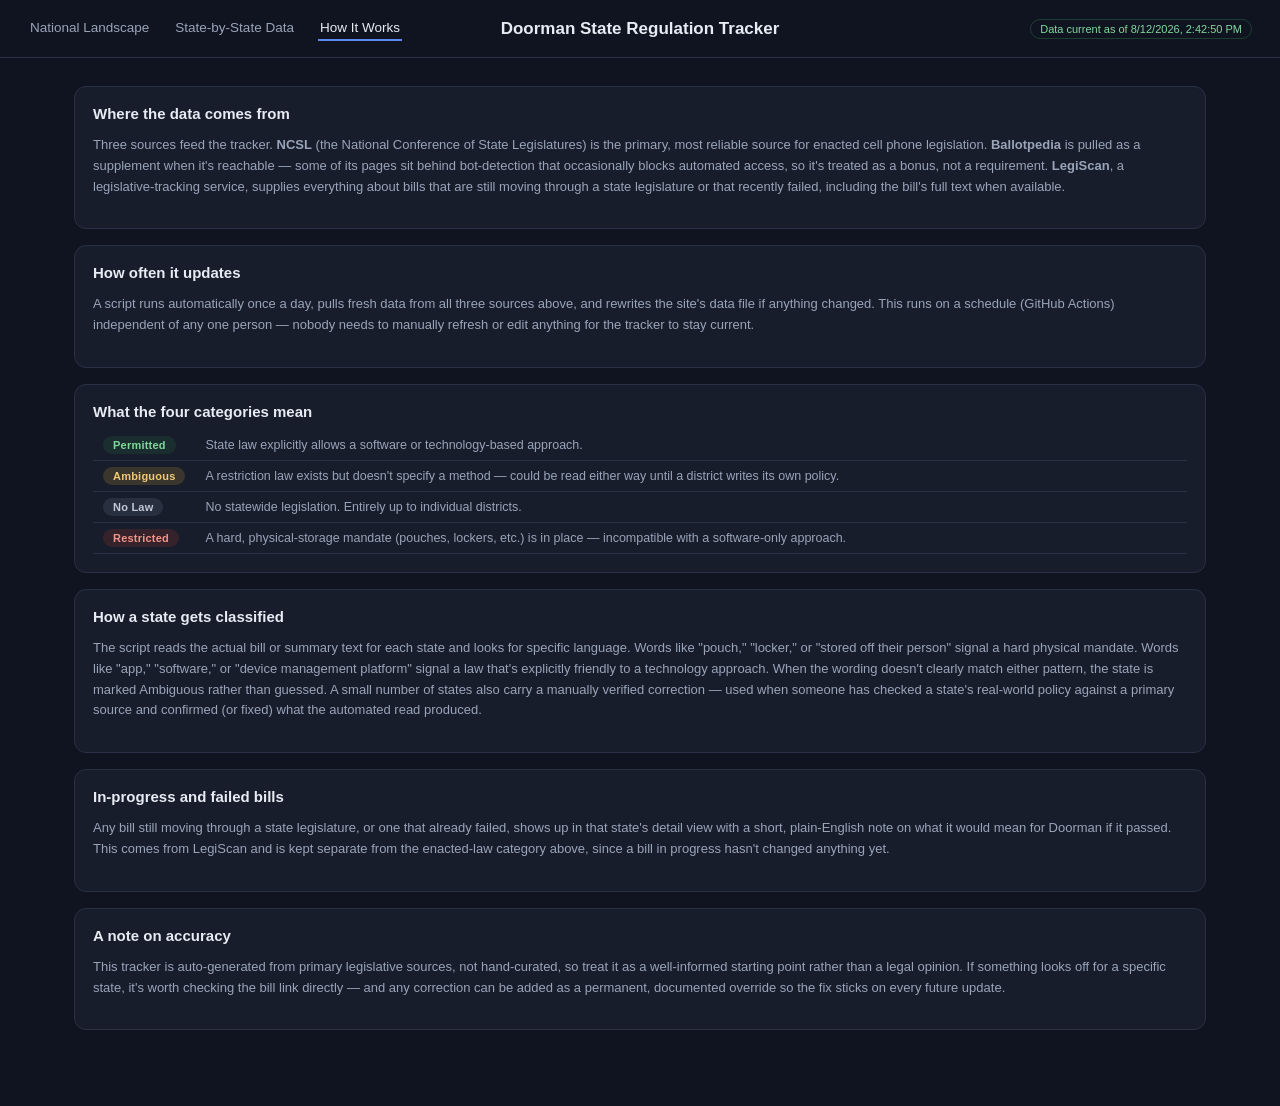
==== how-it-works.html @ 65d042f6 "Add files via upload" ====
<!DOCTYPE html>
<html lang="en">
<head>
<meta charset="UTF-8">
<meta name="viewport" content="width=device-width, initial-scale=1.0">
<title>How It Works — Doorman State Regulation Tracker</title>
<link rel="stylesheet" href="style.css">
</head>
<body>

<header>
  <div class="header-side">
    <div class="navlinks">
      <a href="index.html">National Landscape</a>
      <a href="states.html">State-by-State Data</a>
      <a href="how-it-works.html" class="active">How It Works</a>
    </div>
  </div>
  <div class="brand">Doorman State Regulation Tracker</div>
  <div class="header-side right">
    <span class="badge" id="lastUpdated">Loading...</span>
  </div>
</header>

<main>
  <section class="panel">
    <h2>Where the data comes from</h2>
    <p class="placeholder">
      Three sources feed the tracker. <strong>NCSL</strong> (the National Conference of State
      Legislatures) is the primary, most reliable source for enacted cell phone legislation.
      <strong>Ballotpedia</strong> is pulled as a supplement when it's reachable — some of its
      pages sit behind bot-detection that occasionally blocks automated access, so it's treated
      as a bonus, not a requirement. <strong>LegiScan</strong>, a legislative-tracking service,
      supplies everything about bills that are still moving through a state legislature or that
      recently failed, including the bill's full text when available.
    </p>
  </section>

  <section class="panel">
    <h2>How often it updates</h2>
    <p class="placeholder">
      A script runs automatically once a day, pulls fresh data from all three sources above, and
      rewrites the site's data file if anything changed. This runs on a schedule (GitHub Actions)
      independent of any one person — nobody needs to manually refresh or edit anything for the
      tracker to stay current.
    </p>
  </section>

  <section class="panel">
    <h2>What the four categories mean</h2>
    <table class="criteria-table">
      <tbody>
        <tr><td><span class="pill permitted">Permitted</span></td><td>State law explicitly allows a software or technology-based approach.</td></tr>
        <tr><td><span class="pill ambiguous">Ambiguous</span></td><td>A restriction law exists but doesn't specify a method — could be read either way until a district writes its own policy.</td></tr>
        <tr><td><span class="pill no-law">No Law</span></td><td>No statewide legislation. Entirely up to individual districts.</td></tr>
        <tr><td><span class="pill restricted">Restricted</span></td><td>A hard, physical-storage mandate (pouches, lockers, etc.) is in place — incompatible with a software-only approach.</td></tr>
      </tbody>
    </table>
  </section>

  <section class="panel">
    <h2>How a state gets classified</h2>
    <p class="placeholder">
      The script reads the actual bill or summary text for each state and looks for specific
      language. Words like "pouch," "locker," or "stored off their person" signal a hard physical
      mandate. Words like "app," "software," or "device management platform" signal a law that's
      explicitly friendly to a technology approach. When the wording doesn't clearly match either
      pattern, the state is marked Ambiguous rather than guessed. A small number of states also
      carry a manually verified correction — used when someone has checked a state's real-world
      policy against a primary source and confirmed (or fixed) what the automated read produced.
    </p>
  </section>

  <section class="panel">
    <h2>In-progress and failed bills</h2>
    <p class="placeholder">
      Any bill still moving through a state legislature, or one that already failed, shows up in
      that state's detail view with a short, plain-English note on what it would mean for Doorman
      if it passed. This comes from LegiScan and is kept separate from the enacted-law category
      above, since a bill in progress hasn't changed anything yet.
    </p>
  </section>

  <section class="panel">
    <h2>A note on accuracy</h2>
    <p class="placeholder">
      This tracker is auto-generated from primary legislative sources, not hand-curated, so treat
      it as a well-informed starting point rather than a legal opinion. If something looks off for
      a specific state, it's worth checking the bill link directly — and any correction can be
      added as a permanent, documented override so the fix sticks on every future update.
    </p>
  </section>
</main>

<script src="shared.js"></script>
<script>
(async function init() {
  await initData();
})();
</script>
</body>
</html>
---- style.css ----
:root{
  --permitted:#2e7d46; --ambiguous:#d9a441; --nolaw:#5b6478; --restricted:#c0392b;
  --bg:#0f1420; --panel:#171d2b; --panel2:#1e2536; --border:#2a3145;
  --text:#e7ebf3; --muted:#9aa4b8; --accent:#5b8def;
}
*{box-sizing:border-box}
body{margin:0;font-family:-apple-system,BlinkMacSystemFont,"Segoe UI",Roboto,Arial,sans-serif;background:var(--bg);color:var(--text)}

header{padding:16px 28px;border-bottom:1px solid var(--border);display:grid;grid-template-columns:1fr auto 1fr;align-items:center;gap:12px}
.header-side{display:flex;align-items:center}
.header-side.right{justify-content:flex-end}
.brand{font-size:17px;font-weight:650;text-align:center;white-space:nowrap}
.navlinks{display:flex;gap:22px}
.navlinks a{color:var(--muted);text-decoration:none;font-size:13.5px;padding:4px 2px;border-bottom:2px solid transparent}
.navlinks a.active{color:var(--text);border-color:var(--accent)}
.navlinks a:hover{color:var(--text)}
.badge{font-size:11px;padding:3px 9px;border-radius:20px;border:1px solid var(--border);color:var(--muted)}
.badge.live{color:#7fd99a;border-color:rgba(46,125,70,.4)}
@media (max-width:760px){
  header{grid-template-columns:1fr;text-align:center}
  .header-side.right{justify-content:center}
}

main{max-width:1180px;margin:0 auto;padding:28px 24px 60px}

/* page-grid pairs the main column against the sidebar. align-items:center
   vertically centers the (shorter) sidebar alongside the (taller) map
   instead of pinning it awkwardly to the top of the row. */
.page-grid{display:grid;grid-template-columns:1fr 260px;gap:28px;align-items:center}
@media (max-width:900px){.page-grid{grid-template-columns:1fr}}
.main-col{min-width:0}
.map-section{display:flex;flex-direction:column;align-items:center;text-align:center;margin-bottom:8px}
.controls{display:flex;gap:10px;flex-wrap:wrap;margin-bottom:14px;align-items:center;justify-content:center}
.search-wrap{position:relative;width:260px}
.snapshot-sidebar{background:var(--panel);border:1px solid var(--border);border-radius:12px;padding:18px}
.snapshot-sidebar h2{font-size:15px;margin:0 0 12px 0}
.snapshot-sidebar .field{margin-bottom:14px}
.snapshot-sidebar .field:last-child{margin-bottom:0}
.snapshot-sidebar .k{display:flex;align-items:center;gap:7px;font-size:12.5px;font-weight:600;text-transform:none;letter-spacing:0;color:var(--text);margin-bottom:2px}
.snapshot-sidebar .v{color:var(--muted);font-size:12px;padding-left:18px}
input[type=text]{background:var(--panel2);border:1px solid var(--border);color:var(--text);padding:8px 12px;border-radius:8px;font-size:13px;width:100%}
.search-results{display:none;position:absolute;top:calc(100% + 4px);left:0;right:0;background:var(--panel);border:1px solid var(--border);border-radius:8px;overflow:hidden;z-index:20;text-align:left;max-height:260px;overflow-y:auto}
.search-result{padding:8px 12px;font-size:13px;display:flex;justify-content:space-between;align-items:center;cursor:pointer}
.search-result:hover{background:var(--panel2)}

.legend{display:flex;gap:16px;flex-wrap:wrap;justify-content:center;margin:6px 0 20px 0;font-size:12px;color:var(--muted)}
.legend-item{display:inline-flex;align-items:center;gap:6px;cursor:pointer;padding:3px 6px;border-radius:6px}
.legend-item:hover{background:var(--panel2);color:var(--text)}
.dot{width:11px;height:11px;border-radius:3px;display:inline-block}
#map{width:100%;max-width:820px;height:auto}
path.state{stroke:var(--bg);stroke-width:1px;cursor:pointer;transition:opacity .1s}
path.state:hover{opacity:.85}

.panel{background:var(--panel);border:1px solid var(--border);border-radius:12px;padding:18px;margin-bottom:16px}
.panel h2{font-size:15px;margin:0 0 10px 0}
.placeholder{color:var(--muted);font-size:13px;line-height:1.6}

.criteria-table{width:100%;border-collapse:collapse;margin-top:6px;font-size:12.5px}
.criteria-table td{padding:8px 10px;border-top:1px solid var(--border);vertical-align:top;color:var(--muted)}
.criteria-table tr:first-child td{border-top:none}
.criteria-table td:first-child{white-space:nowrap;width:1%}

.empty-state{color:var(--muted);font-size:13px;line-height:1.6;background:var(--panel);border:1px dashed var(--border);border-radius:12px;padding:20px;text-align:center;margin-top:8px}

.heading-row{display:flex;align-items:center;justify-content:space-between;margin-bottom:14px;flex-wrap:wrap;gap:10px}
.heading-row input{width:220px}

table{width:100%;border-collapse:collapse;font-size:12.5px}
th{text-align:left;color:var(--muted);font-weight:600;padding:8px;border-bottom:1px solid var(--border);cursor:pointer;position:sticky;top:0;background:var(--panel)}
td{padding:8px;border-bottom:1px solid var(--border)}
tr:hover td{background:var(--panel2)}

.pill{font-size:11px;padding:3px 10px;border-radius:20px;font-weight:600;letter-spacing:.02em;white-space:nowrap}
.pill.permitted{background:rgba(46,125,70,.18);color:#7fd99a}
.pill.ambiguous{background:rgba(217,164,65,.18);color:#f0c877}
.pill.no-law{background:rgba(91,100,120,.25);color:#c3c9d6}
.pill.restricted{background:rgba(192,57,43,.18);color:#f3948a}

/* hover tooltip (map + legend) */
.state-tooltip{position:fixed;display:none;z-index:50;background:var(--panel);border:1px solid var(--border);border-radius:10px;padding:12px 14px;max-width:260px;font-size:12.5px;box-shadow:0 8px 24px rgba(0,0,0,.4);pointer-events:none}
.state-tooltip .tt-name{font-weight:650;font-size:14px;margin-bottom:4px}
.state-tooltip .tt-desc{color:var(--muted);margin-top:6px;line-height:1.5}
.state-tooltip .tt-more{color:var(--accent);margin-top:8px;font-size:11.5px}

/* modal (full detail) */
.modal-overlay{display:none;position:fixed;inset:0;background:rgba(5,7,12,.7);z-index:100;align-items:center;justify-content:center;padding:20px}
.modal-overlay.open{display:flex}
.modal{background:var(--panel);border:1px solid var(--border);border-radius:14px;padding:26px;max-width:560px;width:100%;max-height:85vh;overflow-y:auto;position:relative}
.modal-close{position:absolute;top:14px;right:16px;background:none;border:none;color:var(--muted);font-size:22px;cursor:pointer;line-height:1}
.modal-close:hover{color:var(--text)}
.detail-header{display:flex;justify-content:space-between;align-items:flex-start;margin-bottom:10px;padding-right:24px}
.detail-header h3{margin:0;font-size:19px}
.verified-badge{display:inline-block;font-size:11px;color:#7fd99a;background:rgba(46,125,70,.12);border:1px solid rgba(46,125,70,.3);border-radius:20px;padding:3px 10px;margin-bottom:12px;cursor:help}
.field{margin-bottom:10px;font-size:13px}
.field .k{color:var(--muted);font-size:11px;text-transform:uppercase;letter-spacing:.04em;margin-bottom:2px}
.field .v{line-height:1.5}
.field .v a{color:var(--accent)}
.muted{color:var(--muted)}
.details-text{font-size:12.5px;color:var(--muted);line-height:1.6;max-height:180px;overflow-y:auto;background:var(--panel2);border-radius:8px;padding:10px;margin-top:6px;white-space:pre-line}
.section-label{font-size:11px;text-transform:uppercase;letter-spacing:.04em;color:var(--muted);margin:14px 0 6px 0}
.bill-card{background:var(--panel2);border:1px solid var(--border);border-radius:8px;padding:9px 11px;margin-bottom:7px;font-size:12.5px}
.bill-card .row1{display:flex;justify-content:space-between;gap:8px;margin-bottom:3px}
.bill-card .num{font-weight:650}
.bill-card .status{font-size:10.5px;padding:2px 8px;border-radius:20px;white-space:nowrap}
.bill-card .status.inprogress{background:rgba(91,141,239,.18);color:#9db8f5}
.bill-card .status.failed{background:rgba(154,164,184,.18);color:#c3c9d6}
.bill-card .title{color:var(--muted);margin-bottom:4px;line-height:1.4}
.bill-card .implication{color:var(--text);line-height:1.4}
.bill-link{font-size:11.5px;color:var(--accent);text-decoration:none;display:inline-block;margin-top:4px}

code{background:var(--panel2);padding:1px 5px;border-radius:4px;font-size:11px}
::-webkit-scrollbar{width:8px}::-webkit-scrollbar-thumb{background:var(--border);border-radius:8px}
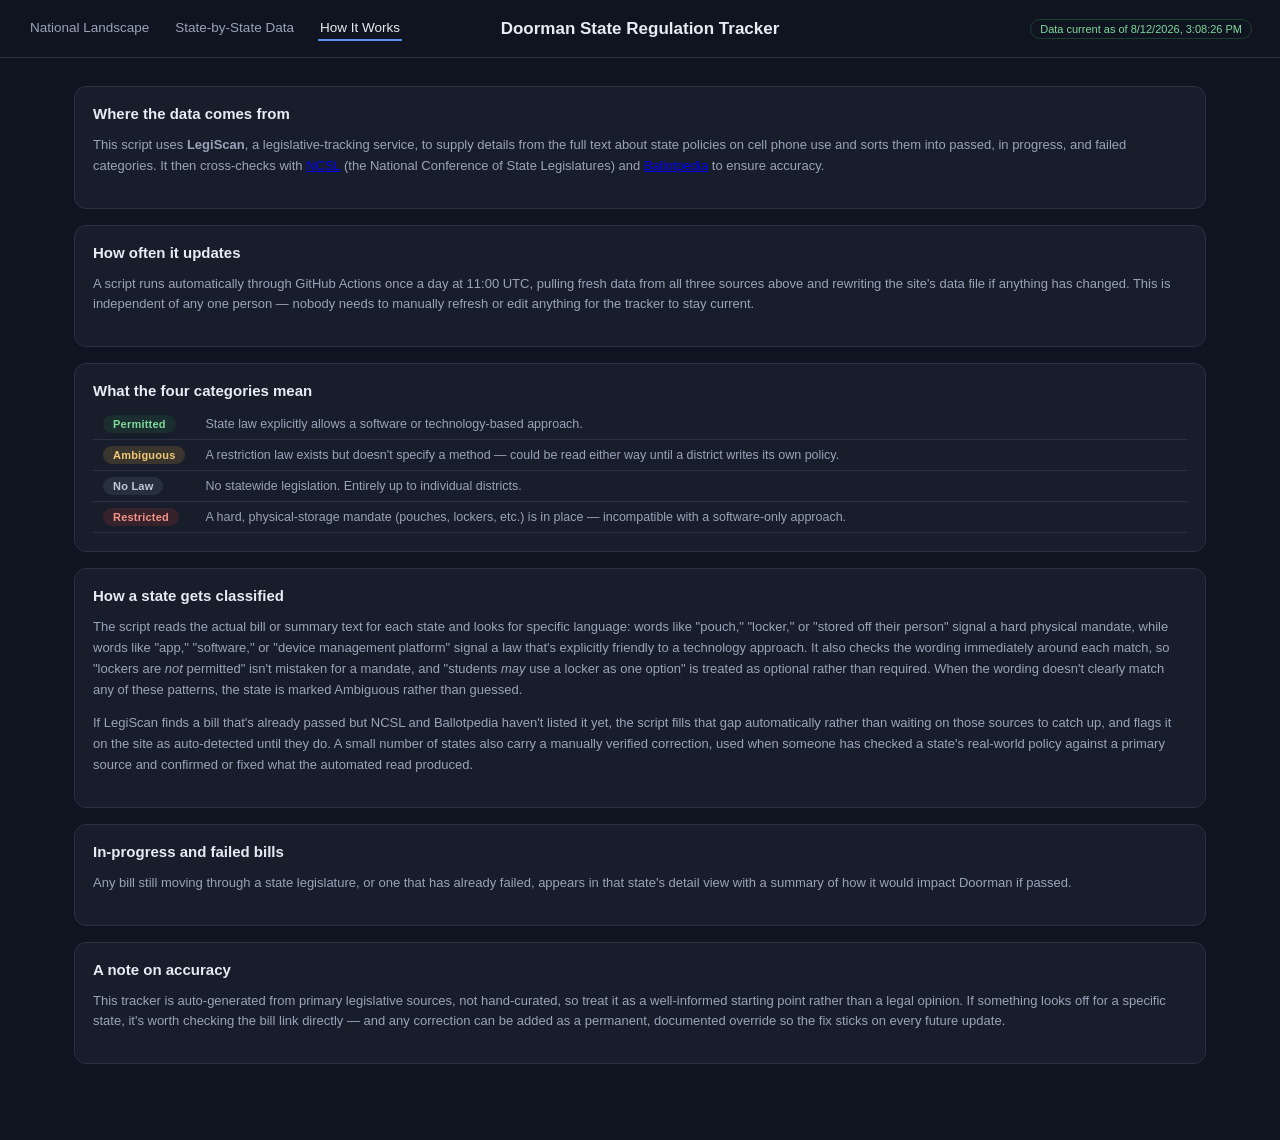
==== commit f89d7b50: "Add files via upload" ====
--- a/how-it-works.html
+++ b/how-it-works.html
@@ -26,23 +26,23 @@
   <section class="panel">
     <h2>Where the data comes from</h2>
     <p class="placeholder">
-      Three sources feed the tracker. <strong>NCSL</strong> (the National Conference of State
-      Legislatures) is the primary, most reliable source for enacted cell phone legislation.
-      <strong>Ballotpedia</strong> is pulled as a supplement when it's reachable — some of its
-      pages sit behind bot-detection that occasionally blocks automated access, so it's treated
-      as a bonus, not a requirement. <strong>LegiScan</strong>, a legislative-tracking service,
-      supplies everything about bills that are still moving through a state legislature or that
-      recently failed, including the bill's full text when available.
+      This script uses <strong>LegiScan</strong>, a legislative-tracking service, to supply
+      details from the full text about state policies on cell phone use and sorts them into
+      passed, in progress, and failed categories. It then cross-checks with
+      <a href="https://www.ncsl.org/education/enacted-state-legislation-cellphone-use-in-schools" target="_blank" rel="noopener">NCSL</a>
+      (the National Conference of State Legislatures) and
+      <a href="https://ballotpedia.org/State_policies_on_cellphone_use_in_K-12_public_schools" target="_blank" rel="noopener">Ballotpedia</a>
+      to ensure accuracy.
     </p>
   </section>
 
   <section class="panel">
     <h2>How often it updates</h2>
     <p class="placeholder">
-      A script runs automatically once a day, pulls fresh data from all three sources above, and
-      rewrites the site's data file if anything changed. This runs on a schedule (GitHub Actions)
-      independent of any one person — nobody needs to manually refresh or edit anything for the
-      tracker to stay current.
+      A script runs automatically through GitHub Actions once a day at 11:00 UTC, pulling fresh
+      data from all three sources above and rewriting the site's data file if anything has
+      changed. This is independent of any one person — nobody needs to manually refresh or edit
+      anything for the tracker to stay current.
     </p>
   </section>
 
@@ -62,22 +62,28 @@
     <h2>How a state gets classified</h2>
     <p class="placeholder">
       The script reads the actual bill or summary text for each state and looks for specific
-      language. Words like "pouch," "locker," or "stored off their person" signal a hard physical
-      mandate. Words like "app," "software," or "device management platform" signal a law that's
-      explicitly friendly to a technology approach. When the wording doesn't clearly match either
-      pattern, the state is marked Ambiguous rather than guessed. A small number of states also
-      carry a manually verified correction — used when someone has checked a state's real-world
-      policy against a primary source and confirmed (or fixed) what the automated read produced.
+      language: words like "pouch," "locker," or "stored off their person" signal a hard physical
+      mandate, while words like "app," "software," or "device management platform" signal a law
+      that's explicitly friendly to a technology approach. It also checks the wording immediately
+      around each match, so "lockers are <em>not</em> permitted" isn't mistaken for a mandate, and
+      "students <em>may</em> use a locker as one option" is treated as optional rather than
+      required. When the wording doesn't clearly match any of these patterns, the state is marked
+      Ambiguous rather than guessed.
+    </p>
+    <p class="placeholder">
+      If LegiScan finds a bill that's already passed but NCSL and Ballotpedia haven't listed it
+      yet, the script fills that gap automatically rather than waiting on those sources to catch
+      up, and flags it on the site as auto-detected until they do. A small number of states also
+      carry a manually verified correction, used when someone has checked a state's real-world
+      policy against a primary source and confirmed or fixed what the automated read produced.
     </p>
   </section>
 
   <section class="panel">
     <h2>In-progress and failed bills</h2>
     <p class="placeholder">
-      Any bill still moving through a state legislature, or one that already failed, shows up in
-      that state's detail view with a short, plain-English note on what it would mean for Doorman
-      if it passed. This comes from LegiScan and is kept separate from the enacted-law category
-      above, since a bill in progress hasn't changed anything yet.
+      Any bill still moving through a state legislature, or one that has already failed, appears
+      in that state's detail view with a summary of how it would impact Doorman if passed.
     </p>
   </section>
 
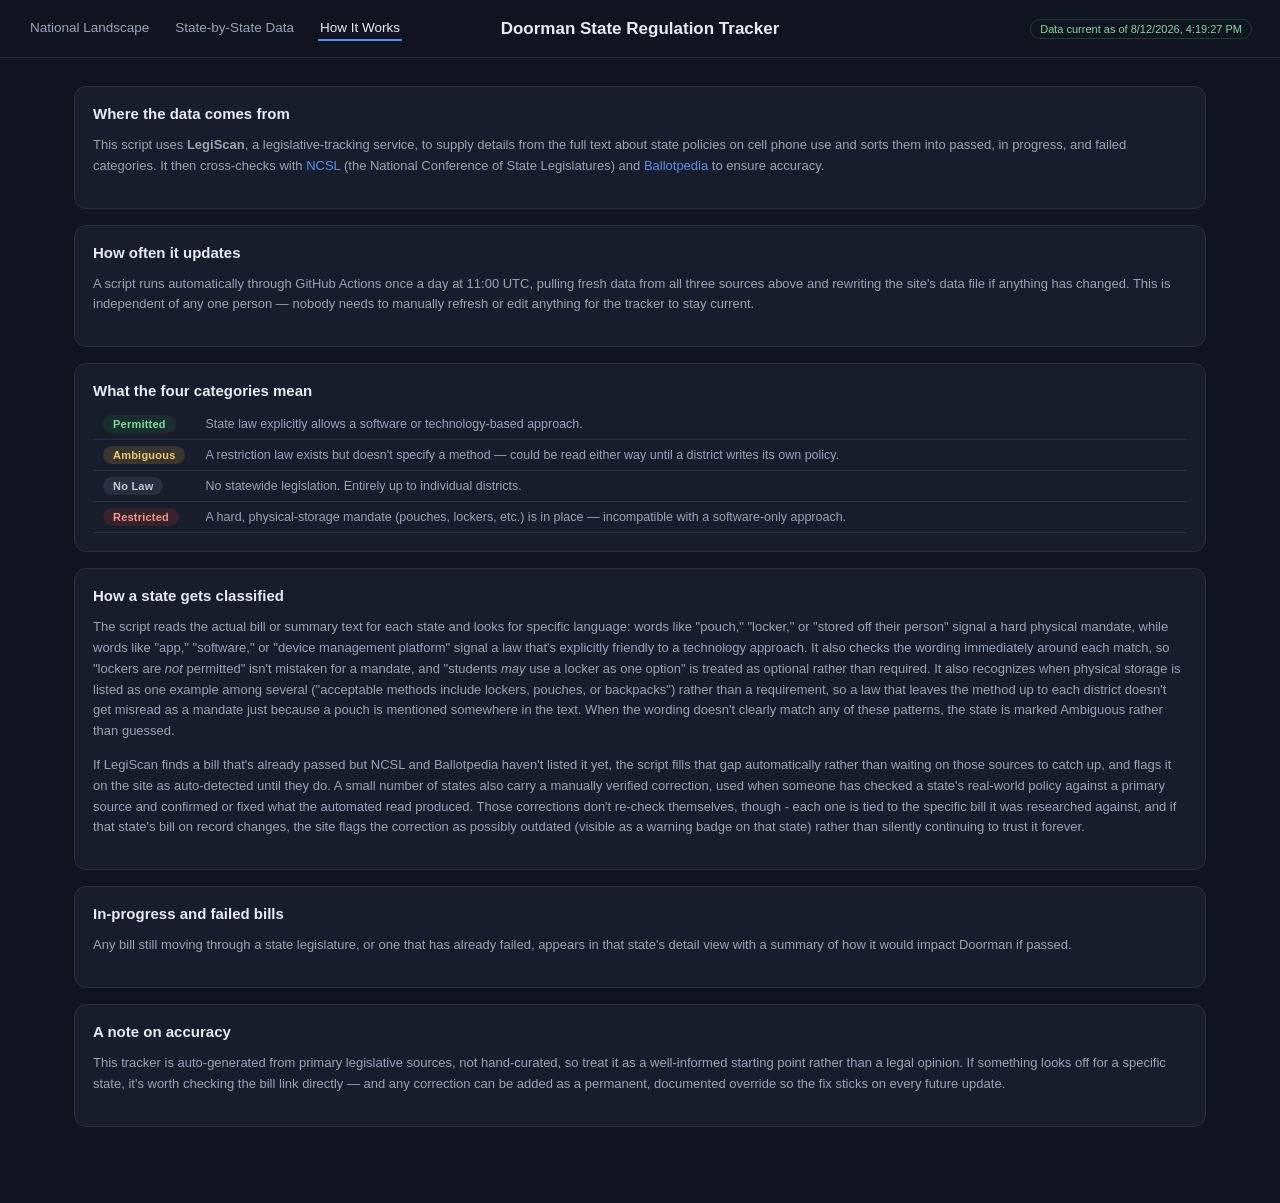
==== commit cb5f8aa1: "Add files via upload" ====
--- a/how-it-works.html
+++ b/how-it-works.html
@@ -67,8 +67,11 @@
       that's explicitly friendly to a technology approach. It also checks the wording immediately
       around each match, so "lockers are <em>not</em> permitted" isn't mistaken for a mandate, and
       "students <em>may</em> use a locker as one option" is treated as optional rather than
-      required. When the wording doesn't clearly match any of these patterns, the state is marked
-      Ambiguous rather than guessed.
+      required. It also recognizes when physical storage is listed as one example among several
+      ("acceptable methods include lockers, pouches, or backpacks") rather than a requirement, so a
+      law that leaves the method up to each district doesn't get misread as a mandate just because
+      a pouch is mentioned somewhere in the text. When the wording doesn't clearly match any of
+      these patterns, the state is marked Ambiguous rather than guessed.
     </p>
     <p class="placeholder">
       If LegiScan finds a bill that's already passed but NCSL and Ballotpedia haven't listed it
@@ -76,6 +79,10 @@
       up, and flags it on the site as auto-detected until they do. A small number of states also
       carry a manually verified correction, used when someone has checked a state's real-world
       policy against a primary source and confirmed or fixed what the automated read produced.
+      Those corrections don't re-check themselves, though - each one is tied to the specific bill
+      it was researched against, and if that state's bill on record changes, the site flags the
+      correction as possibly outdated (visible as a warning badge on that state) rather than
+      silently continuing to trust it forever.
     </p>
   </section>
 
--- a/style.css
+++ b/style.css
@@ -54,6 +54,8 @@
 .panel{background:var(--panel);border:1px solid var(--border);border-radius:12px;padding:18px;margin-bottom:16px}
 .panel h2{font-size:15px;margin:0 0 10px 0}
 .placeholder{color:var(--muted);font-size:13px;line-height:1.6}
+.placeholder a{color:var(--accent);text-decoration:none}
+.placeholder a:hover{text-decoration:underline}
 
 .criteria-table{width:100%;border-collapse:collapse;margin-top:6px;font-size:12.5px}
 .criteria-table td{padding:8px 10px;border-top:1px solid var(--border);vertical-align:top;color:var(--muted)}
@@ -91,6 +93,8 @@
 .detail-header{display:flex;justify-content:space-between;align-items:flex-start;margin-bottom:10px;padding-right:24px}
 .detail-header h3{margin:0;font-size:19px}
 .verified-badge{display:inline-block;font-size:11px;color:#7fd99a;background:rgba(46,125,70,.12);border:1px solid rgba(46,125,70,.3);border-radius:20px;padding:3px 10px;margin-bottom:12px;cursor:help}
+.gapfill-badge{display:inline-block;font-size:11px;color:#f0c877;background:rgba(217,164,65,.12);border:1px solid rgba(217,164,65,.3);border-radius:20px;padding:3px 10px;margin-bottom:12px;margin-left:6px;cursor:help}
+.review-badge{display:inline-block;font-size:11px;color:#f3948a;background:rgba(192,57,43,.12);border:1px solid rgba(192,57,43,.3);border-radius:20px;padding:3px 10px;margin-bottom:12px;margin-left:6px;cursor:help}
 .field{margin-bottom:10px;font-size:13px}
 .field .k{color:var(--muted);font-size:11px;text-transform:uppercase;letter-spacing:.04em;margin-bottom:2px}
 .field .v{line-height:1.5}
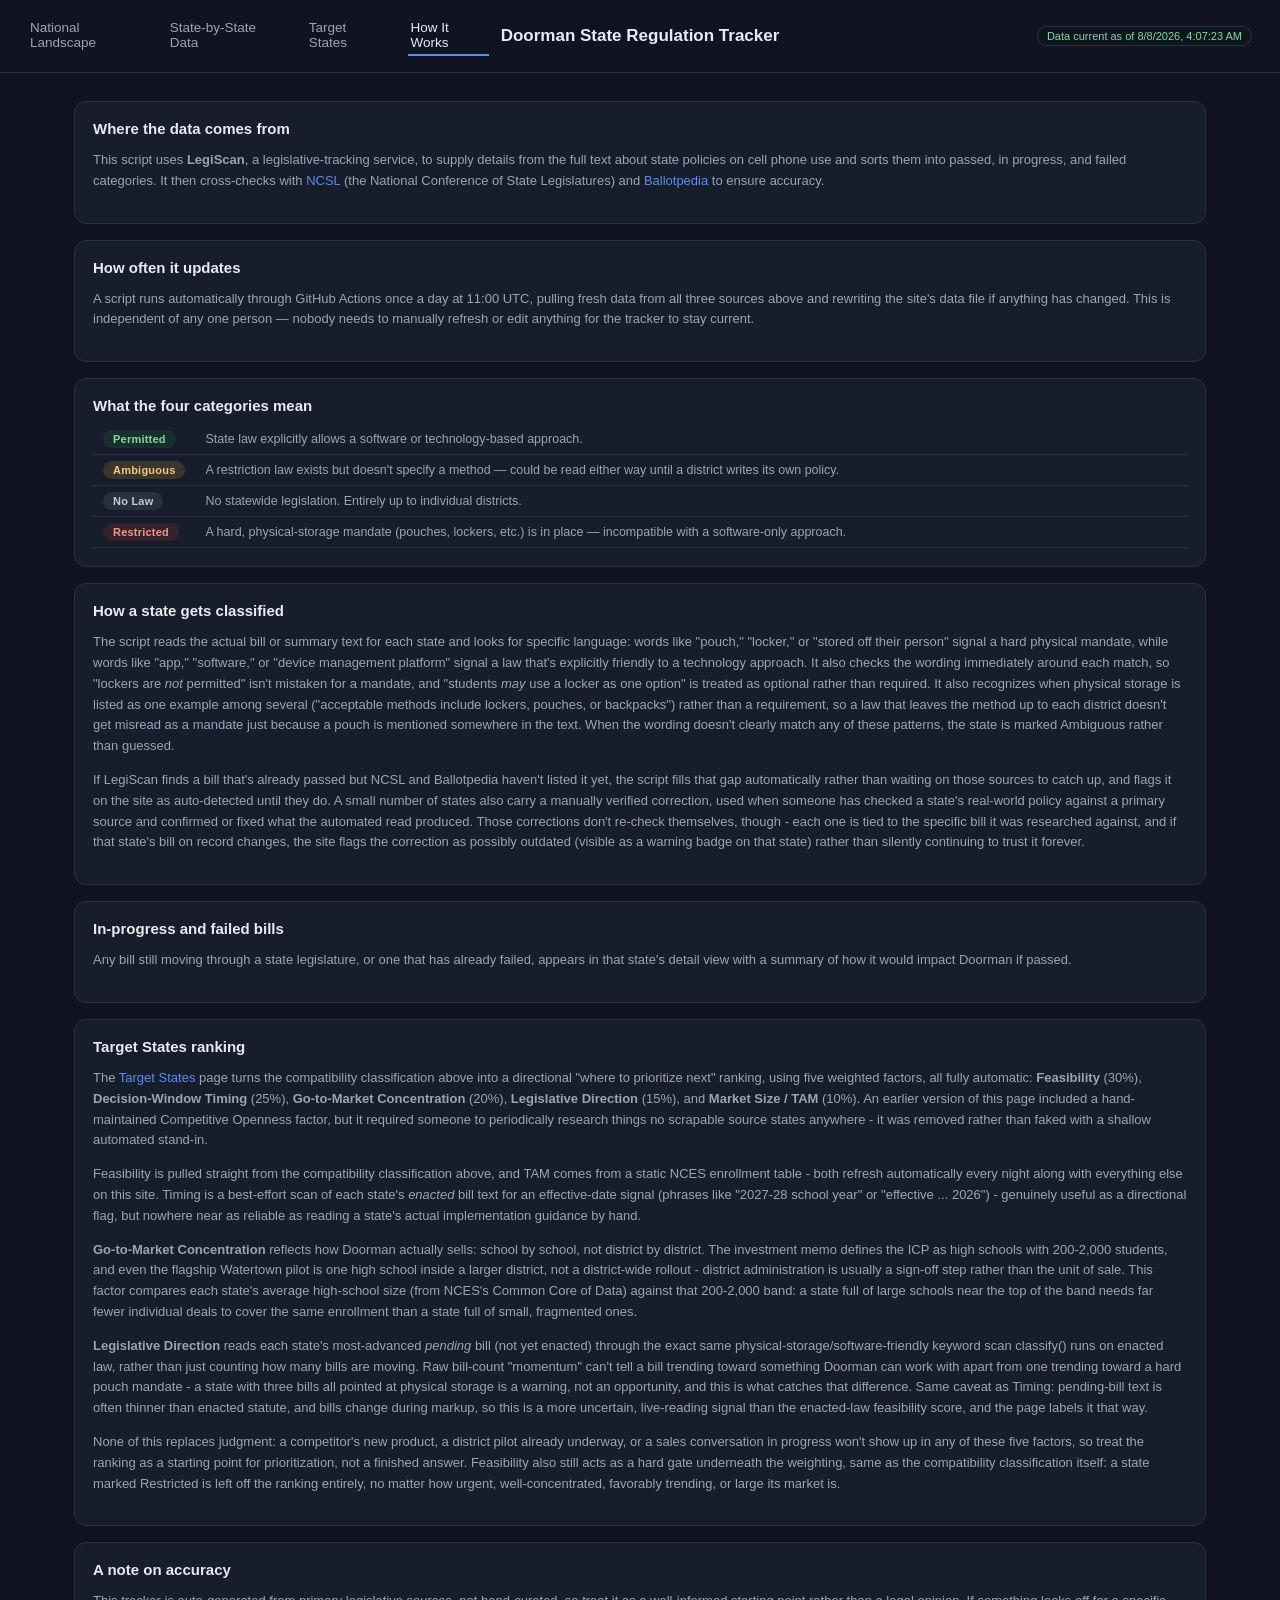
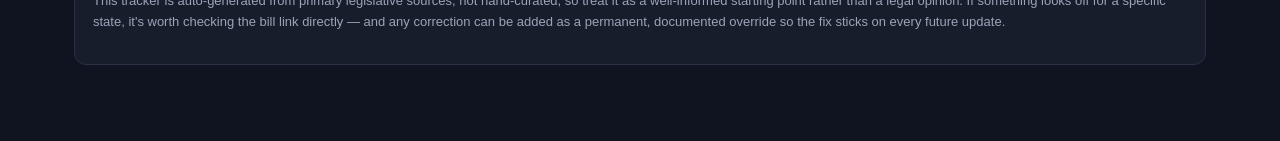
==== commit 6c60edeb: "Add files via upload" ====
--- a/how-it-works.html
+++ b/how-it-works.html
@@ -13,6 +13,7 @@
     <div class="navlinks">
       <a href="index.html">National Landscape</a>
       <a href="states.html">State-by-State Data</a>
+      <a href="target-states.html">Target States</a>
       <a href="how-it-works.html" class="active">How It Works</a>
     </div>
   </div>
@@ -95,6 +96,57 @@
   </section>
 
   <section class="panel">
+    <h2>Target States ranking</h2>
+    <p class="placeholder">
+      The <a href="target-states.html">Target States</a> page turns the compatibility
+      classification above into a directional "where to prioritize next" ranking, using five
+      weighted factors, all fully automatic: <strong>Feasibility</strong> (30%),
+      <strong>Decision-Window Timing</strong> (25%), <strong>Go-to-Market Concentration</strong>
+      (20%), <strong>Legislative Direction</strong> (15%), and <strong>Market Size / TAM</strong>
+      (10%). An earlier version of this page included a hand-maintained Competitive Openness
+      factor, but it required someone to periodically research things no scrapable source
+      states anywhere - it was removed rather than faked with a shallow automated stand-in.
+    </p>
+    <p class="placeholder">
+      Feasibility is pulled straight from the compatibility classification above, and TAM comes
+      from a static NCES enrollment table - both refresh automatically every night along with
+      everything else on this site. Timing is a best-effort scan of each state's <em>enacted</em>
+      bill text for an effective-date signal (phrases like "2027-28 school year" or "effective ...
+      2026") - genuinely useful as a directional flag, but nowhere near as reliable as reading a
+      state's actual implementation guidance by hand.
+    </p>
+    <p class="placeholder">
+      <strong>Go-to-Market Concentration</strong> reflects how Doorman actually sells: school by
+      school, not district by district. The investment memo defines the ICP as high schools with
+      200-2,000 students, and even the flagship Watertown pilot is one high school inside a larger
+      district, not a district-wide rollout - district administration is usually a sign-off step
+      rather than the unit of sale. This factor compares each state's average high-school size
+      (from NCES's Common Core of Data) against that 200-2,000 band: a state full of large schools
+      near the top of the band needs far fewer individual deals to cover the same enrollment than
+      a state full of small, fragmented ones.
+    </p>
+    <p class="placeholder">
+      <strong>Legislative Direction</strong> reads each state's most-advanced <em>pending</em> bill
+      (not yet enacted) through the exact same physical-storage/software-friendly keyword scan
+      classify() runs on enacted law, rather than just counting how many bills are moving. Raw
+      bill-count "momentum" can't tell a bill trending toward something Doorman can work with
+      apart from one trending toward a hard pouch mandate - a state with three bills all pointed
+      at physical storage is a warning, not an opportunity, and this is what catches that
+      difference. Same caveat as Timing: pending-bill text is often thinner than enacted statute,
+      and bills change during markup, so this is a more uncertain, live-reading signal than the
+      enacted-law feasibility score, and the page labels it that way.
+    </p>
+    <p class="placeholder">
+      None of this replaces judgment: a competitor's new product, a district pilot already
+      underway, or a sales conversation in progress won't show up in any of these five factors, so
+      treat the ranking as a starting point for prioritization, not a finished answer. Feasibility
+      also still acts as a hard gate underneath the weighting, same as the compatibility
+      classification itself: a state marked Restricted is left off the ranking entirely, no matter
+      how urgent, well-concentrated, favorably trending, or large its market is.
+    </p>
+  </section>
+
+  <section class="panel">
     <h2>A note on accuracy</h2>
     <p class="placeholder">
       This tracker is auto-generated from primary legislative sources, not hand-curated, so treat
--- a/style.css
+++ b/style.css
@@ -112,5 +112,27 @@
 .bill-card .implication{color:var(--text);line-height:1.4}
 .bill-link{font-size:11.5px;color:var(--accent);text-decoration:none;display:inline-block;margin-top:4px}
 
+/* target states page */
+.callout{background:var(--panel2);border:1px solid var(--border);border-left:3px solid var(--accent);border-radius:8px;padding:12px 14px;font-size:12.5px;color:var(--muted);line-height:1.6;margin-bottom:14px}
+.callout strong{color:var(--text)}
+.factor-head{display:flex;align-items:center;gap:5px}
+.factor-tag{font-size:9px;text-transform:uppercase;letter-spacing:.03em;padding:1px 6px;border-radius:20px;font-weight:600}
+.factor-tag.auto{background:rgba(91,141,239,.16);color:#9db8f5}
+.factor-tag.manual{background:rgba(217,164,65,.16);color:#f0c877}
+.score-chip{display:inline-flex;align-items:center;justify-content:center;min-width:22px;height:20px;padding:0 6px;border-radius:6px;font-size:11.5px;font-weight:650}
+.score-chip.s1{background:rgba(192,57,43,.18);color:#f3948a}
+.score-chip.s2{background:rgba(217,164,65,.18);color:#f0c877}
+.score-chip.s3{background:rgba(91,100,120,.25);color:#c3c9d6}
+.score-chip.s4{background:rgba(46,125,70,.15);color:#a9e0bb}
+.score-chip.s5{background:rgba(46,125,70,.22);color:#7fd99a}
+.weighted-score{font-size:14px;font-weight:700}
+.excluded-list{font-size:12.5px;color:var(--muted);line-height:1.8}
+.excluded-list .pill{margin-right:8px}
+.stale-inline{font-size:10.5px;color:#f3948a;margin-left:5px;cursor:help}
+.direction-tag{font-size:10px;padding:1px 7px;border-radius:20px;margin-left:5px;white-space:nowrap}
+.direction-tag.up{background:rgba(46,125,70,.16);color:#7fd99a}
+.direction-tag.down{background:rgba(192,57,43,.16);color:#f3948a}
+.direction-tag.flat{background:rgba(91,100,120,.2);color:#c3c9d6}
+
 code{background:var(--panel2);padding:1px 5px;border-radius:4px;font-size:11px}
 ::-webkit-scrollbar{width:8px}::-webkit-scrollbar-thumb{background:var(--border);border-radius:8px}
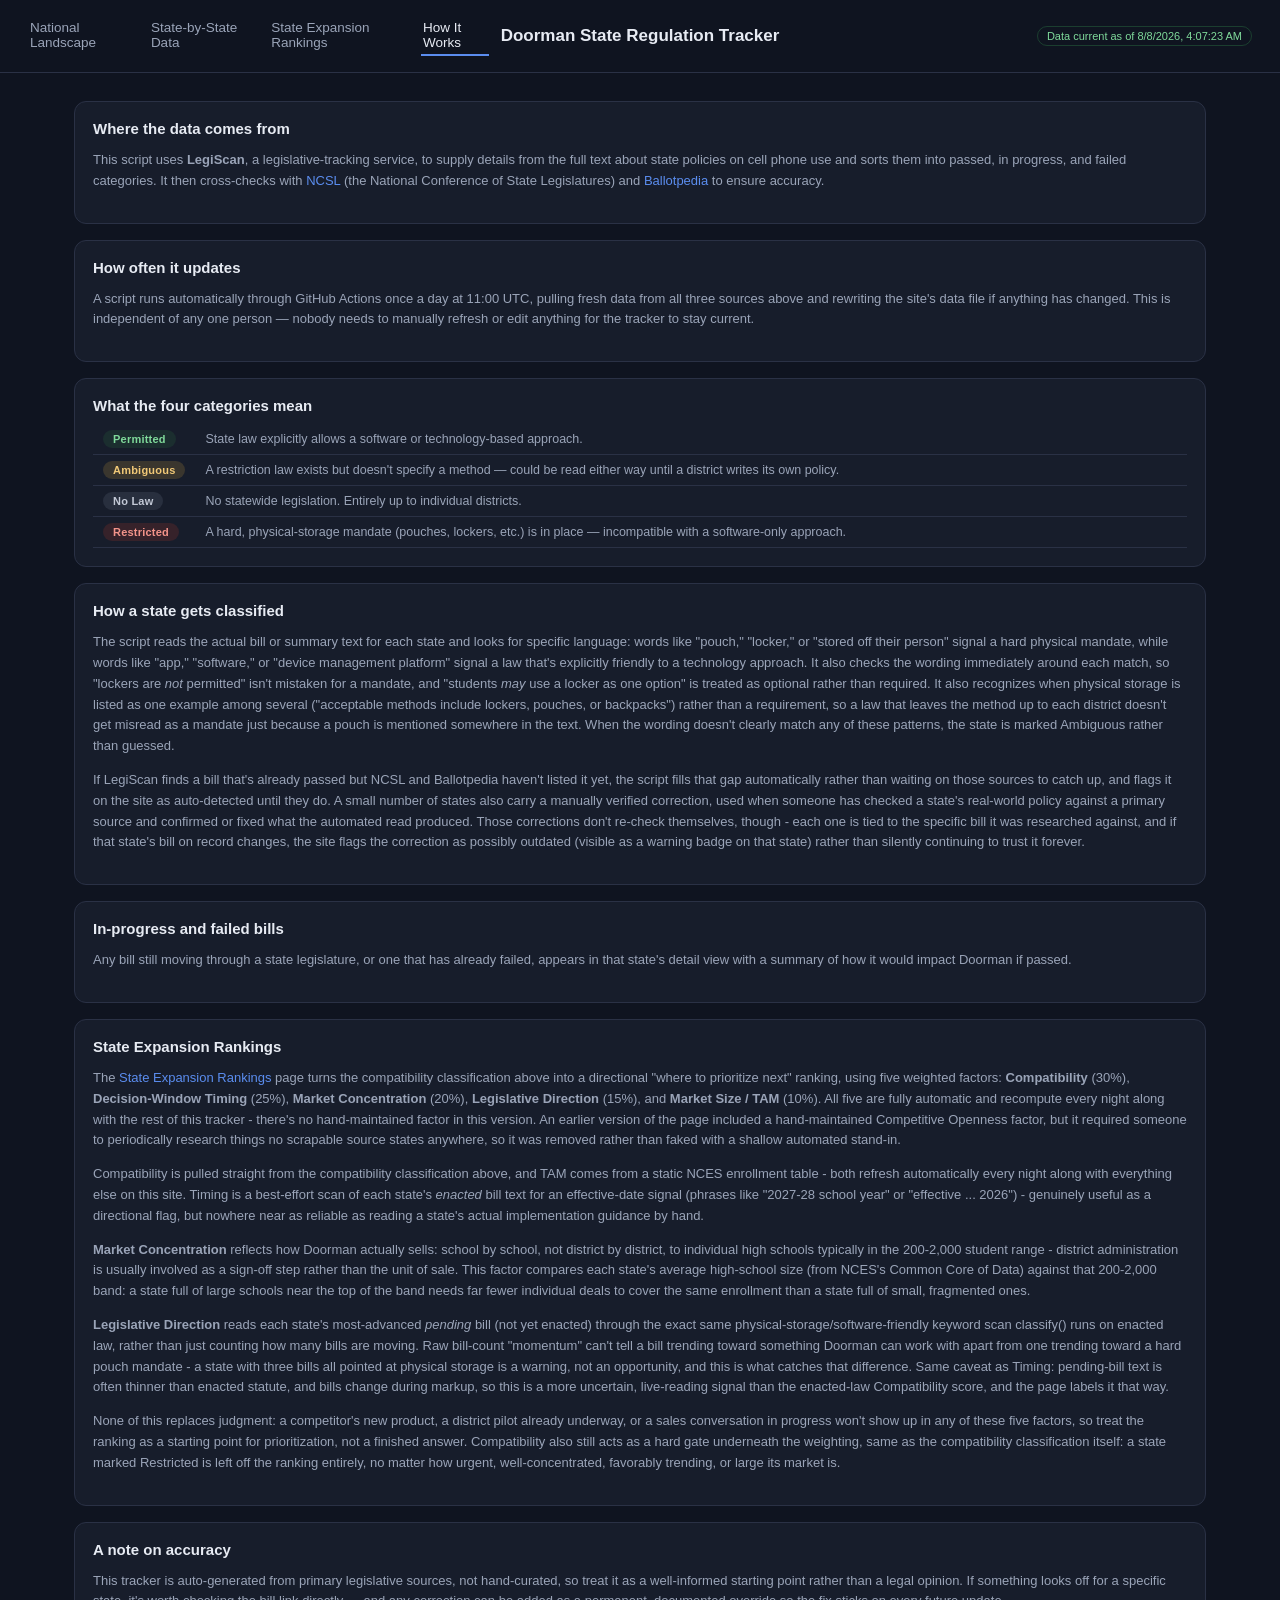
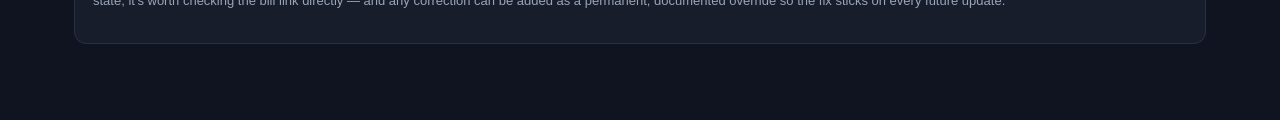
==== commit d20a467a: "Add files via upload" ====
--- a/how-it-works.html
+++ b/how-it-works.html
@@ -13,7 +13,7 @@
     <div class="navlinks">
       <a href="index.html">National Landscape</a>
       <a href="states.html">State-by-State Data</a>
-      <a href="target-states.html">Target States</a>
+      <a href="target-states.html">State Expansion Rankings</a>
       <a href="how-it-works.html" class="active">How It Works</a>
     </div>
   </div>
@@ -96,19 +96,21 @@
   </section>
 
   <section class="panel">
-    <h2>Target States ranking</h2>
+    <h2>State Expansion Rankings</h2>
     <p class="placeholder">
-      The <a href="target-states.html">Target States</a> page turns the compatibility
+      The <a href="target-states.html">State Expansion Rankings</a> page turns the compatibility
       classification above into a directional "where to prioritize next" ranking, using five
-      weighted factors, all fully automatic: <strong>Feasibility</strong> (30%),
-      <strong>Decision-Window Timing</strong> (25%), <strong>Go-to-Market Concentration</strong>
-      (20%), <strong>Legislative Direction</strong> (15%), and <strong>Market Size / TAM</strong>
-      (10%). An earlier version of this page included a hand-maintained Competitive Openness
-      factor, but it required someone to periodically research things no scrapable source
-      states anywhere - it was removed rather than faked with a shallow automated stand-in.
+      weighted factors: <strong>Compatibility</strong> (30%), <strong>Decision-Window Timing</strong>
+      (25%), <strong>Market Concentration</strong> (20%), <strong>Legislative Direction</strong>
+      (15%), and <strong>Market Size / TAM</strong> (10%). All five are fully automatic and
+      recompute every night along with the rest of this tracker - there's no hand-maintained
+      factor in this version. An earlier version of the page included a hand-maintained
+      Competitive Openness factor, but it required someone to periodically research things no
+      scrapable source states anywhere, so it was removed rather than faked with a shallow
+      automated stand-in.
     </p>
     <p class="placeholder">
-      Feasibility is pulled straight from the compatibility classification above, and TAM comes
+      Compatibility is pulled straight from the compatibility classification above, and TAM comes
       from a static NCES enrollment table - both refresh automatically every night along with
       everything else on this site. Timing is a best-effort scan of each state's <em>enacted</em>
       bill text for an effective-date signal (phrases like "2027-28 school year" or "effective ...
@@ -116,14 +118,13 @@
       state's actual implementation guidance by hand.
     </p>
     <p class="placeholder">
-      <strong>Go-to-Market Concentration</strong> reflects how Doorman actually sells: school by
-      school, not district by district. The investment memo defines the ICP as high schools with
-      200-2,000 students, and even the flagship Watertown pilot is one high school inside a larger
-      district, not a district-wide rollout - district administration is usually a sign-off step
-      rather than the unit of sale. This factor compares each state's average high-school size
-      (from NCES's Common Core of Data) against that 200-2,000 band: a state full of large schools
-      near the top of the band needs far fewer individual deals to cover the same enrollment than
-      a state full of small, fragmented ones.
+      <strong>Market Concentration</strong> reflects how Doorman actually sells: school by school,
+      not district by district, to individual high schools typically in the 200-2,000 student
+      range - district administration is usually involved as a sign-off step rather than the unit
+      of sale. This factor compares each state's average high-school size (from NCES's Common Core
+      of Data) against that 200-2,000 band: a state full of large schools near the top of the band
+      needs far fewer individual deals to cover the same enrollment than a state full of small,
+      fragmented ones.
     </p>
     <p class="placeholder">
       <strong>Legislative Direction</strong> reads each state's most-advanced <em>pending</em> bill
@@ -134,15 +135,16 @@
       at physical storage is a warning, not an opportunity, and this is what catches that
       difference. Same caveat as Timing: pending-bill text is often thinner than enacted statute,
       and bills change during markup, so this is a more uncertain, live-reading signal than the
-      enacted-law feasibility score, and the page labels it that way.
+      enacted-law Compatibility score, and the page labels it that way.
     </p>
     <p class="placeholder">
       None of this replaces judgment: a competitor's new product, a district pilot already
       underway, or a sales conversation in progress won't show up in any of these five factors, so
-      treat the ranking as a starting point for prioritization, not a finished answer. Feasibility
-      also still acts as a hard gate underneath the weighting, same as the compatibility
-      classification itself: a state marked Restricted is left off the ranking entirely, no matter
-      how urgent, well-concentrated, favorably trending, or large its market is.
+      treat the ranking as a starting point for prioritization, not a finished answer.
+      Compatibility also still acts as a hard gate underneath the weighting, same as the
+      compatibility classification itself: a state marked Restricted is left off the ranking
+      entirely, no matter how urgent, well-concentrated, favorably trending, or large its market
+      is.
     </p>
   </section>
 
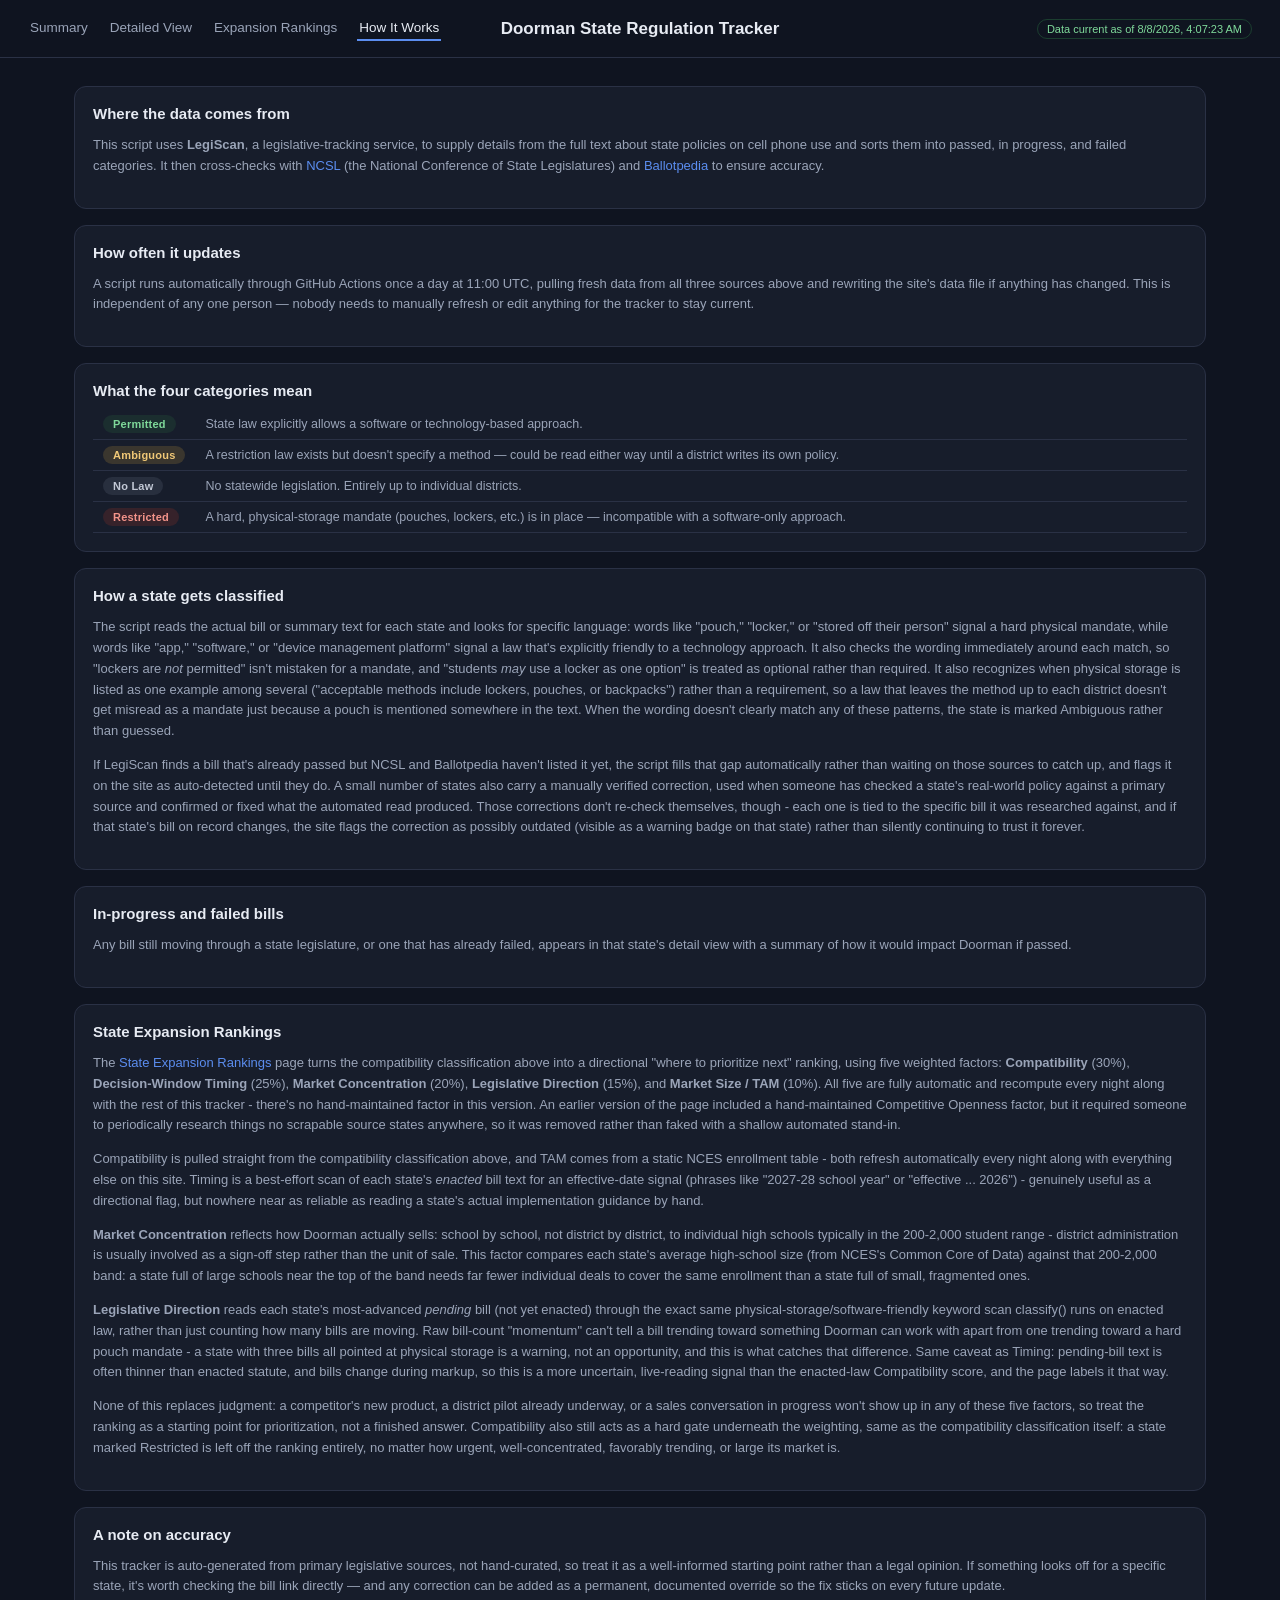
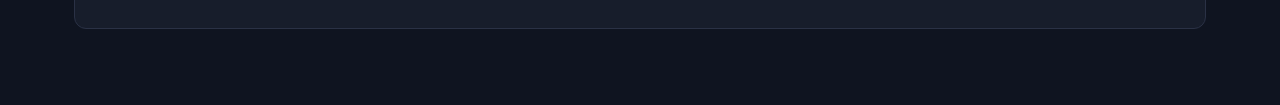
==== commit dac453dc: "Add files via upload" ====
--- a/how-it-works.html
+++ b/how-it-works.html
@@ -11,9 +11,9 @@
 <header>
   <div class="header-side">
     <div class="navlinks">
-      <a href="index.html">National Landscape</a>
-      <a href="states.html">State-by-State Data</a>
-      <a href="target-states.html">State Expansion Rankings</a>
+      <a href="index.html">Summary</a>
+      <a href="states.html">Detailed View</a>
+      <a href="target-states.html">Expansion Rankings</a>
       <a href="how-it-works.html" class="active">How It Works</a>
     </div>
   </div>
--- a/style.css
+++ b/style.css
@@ -6,12 +6,12 @@
 *{box-sizing:border-box}
 body{margin:0;font-family:-apple-system,BlinkMacSystemFont,"Segoe UI",Roboto,Arial,sans-serif;background:var(--bg);color:var(--text)}
 
-header{padding:16px 28px;border-bottom:1px solid var(--border);display:grid;grid-template-columns:1fr auto 1fr;align-items:center;gap:12px}
-.header-side{display:flex;align-items:center}
+header{padding:16px 28px;border-bottom:1px solid var(--border);display:grid;grid-template-columns:minmax(0,1fr) auto minmax(0,1fr);align-items:center;gap:12px}
+.header-side{display:flex;align-items:center;min-width:0}
 .header-side.right{justify-content:flex-end}
 .brand{font-size:17px;font-weight:650;text-align:center;white-space:nowrap}
-.navlinks{display:flex;gap:22px}
-.navlinks a{color:var(--muted);text-decoration:none;font-size:13.5px;padding:4px 2px;border-bottom:2px solid transparent}
+.navlinks{display:flex;flex-wrap:nowrap;gap:18px;min-width:0}
+.navlinks a{color:var(--muted);text-decoration:none;font-size:13.5px;padding:4px 2px;border-bottom:2px solid transparent;white-space:nowrap}
 .navlinks a.active{color:var(--text);border-color:var(--accent)}
 .navlinks a:hover{color:var(--text)}
 .badge{font-size:11px;padding:3px 9px;border-radius:20px;border:1px solid var(--border);color:var(--muted)}
@@ -19,6 +19,7 @@
 @media (max-width:760px){
   header{grid-template-columns:1fr;text-align:center}
   .header-side.right{justify-content:center}
+  .navlinks{flex-wrap:wrap;justify-content:center;gap:8px 16px}
 }
 
 main{max-width:1180px;margin:0 auto;padding:28px 24px 60px}
